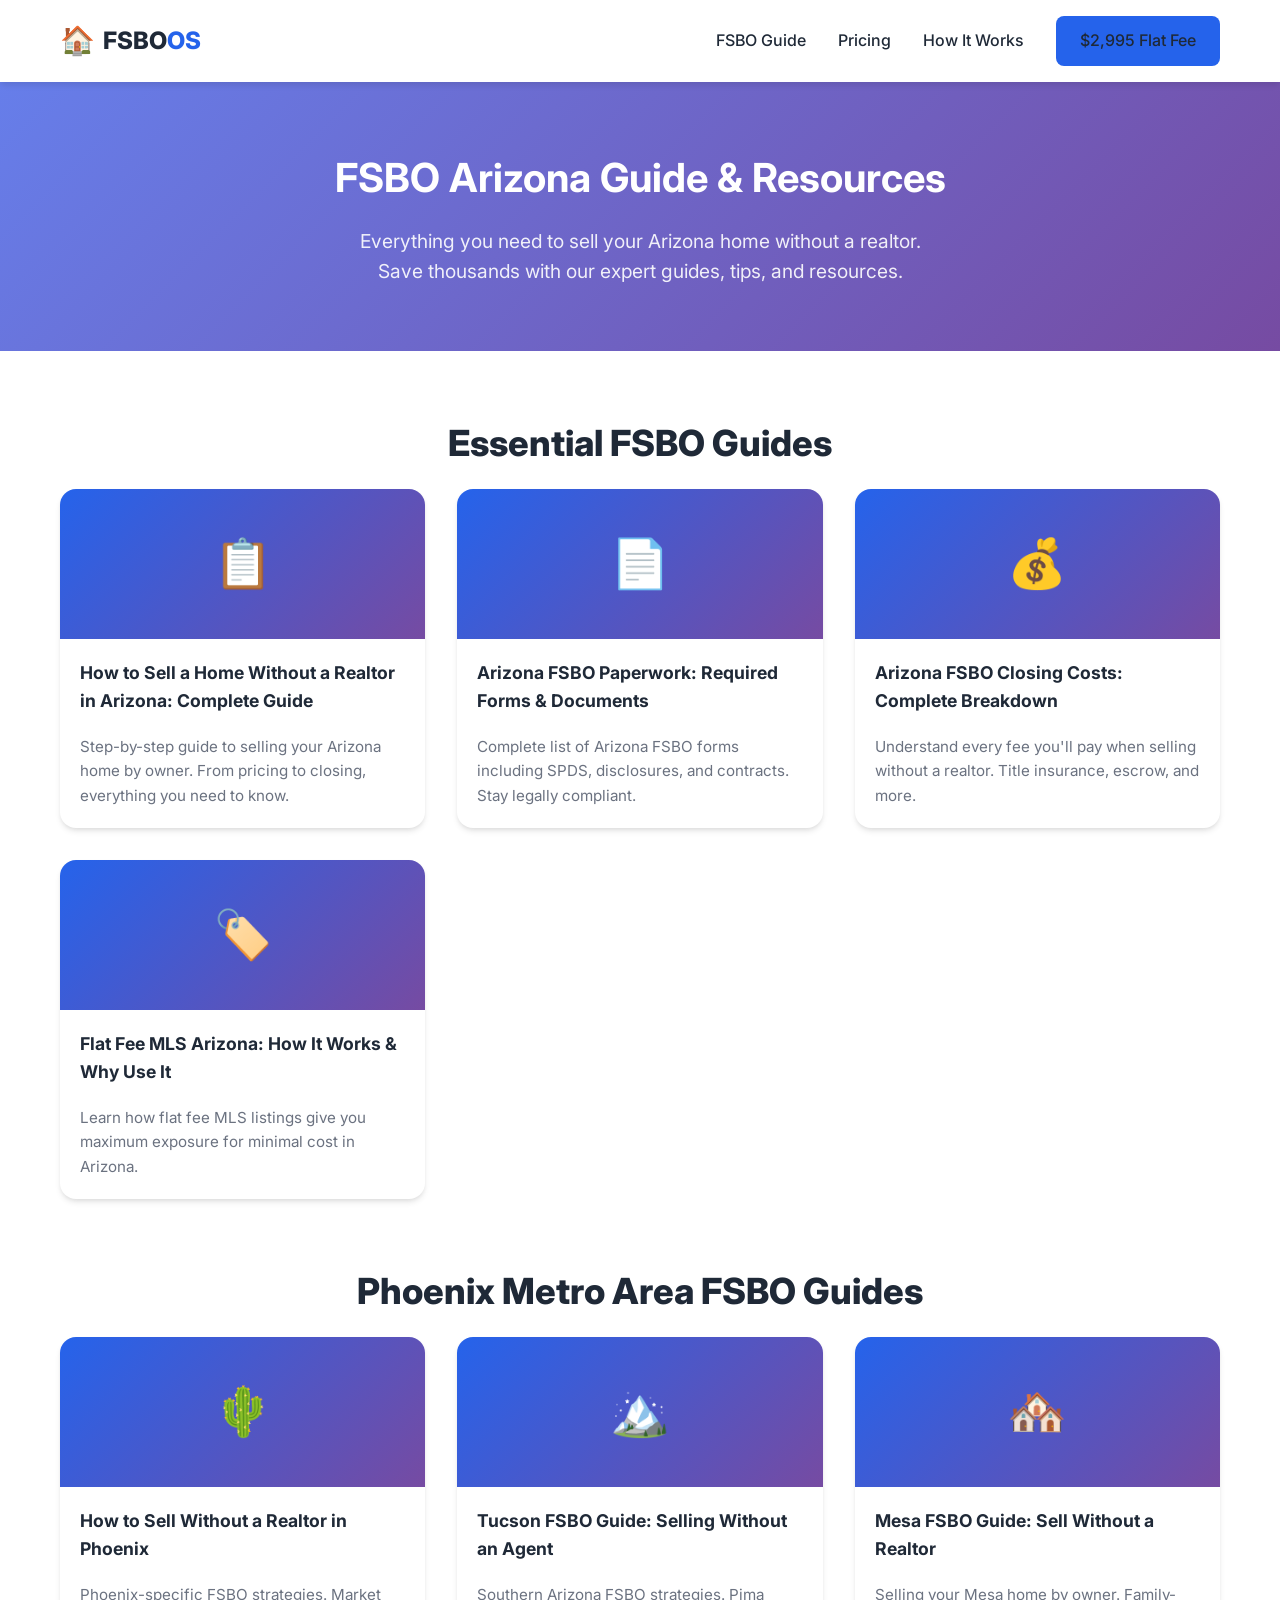
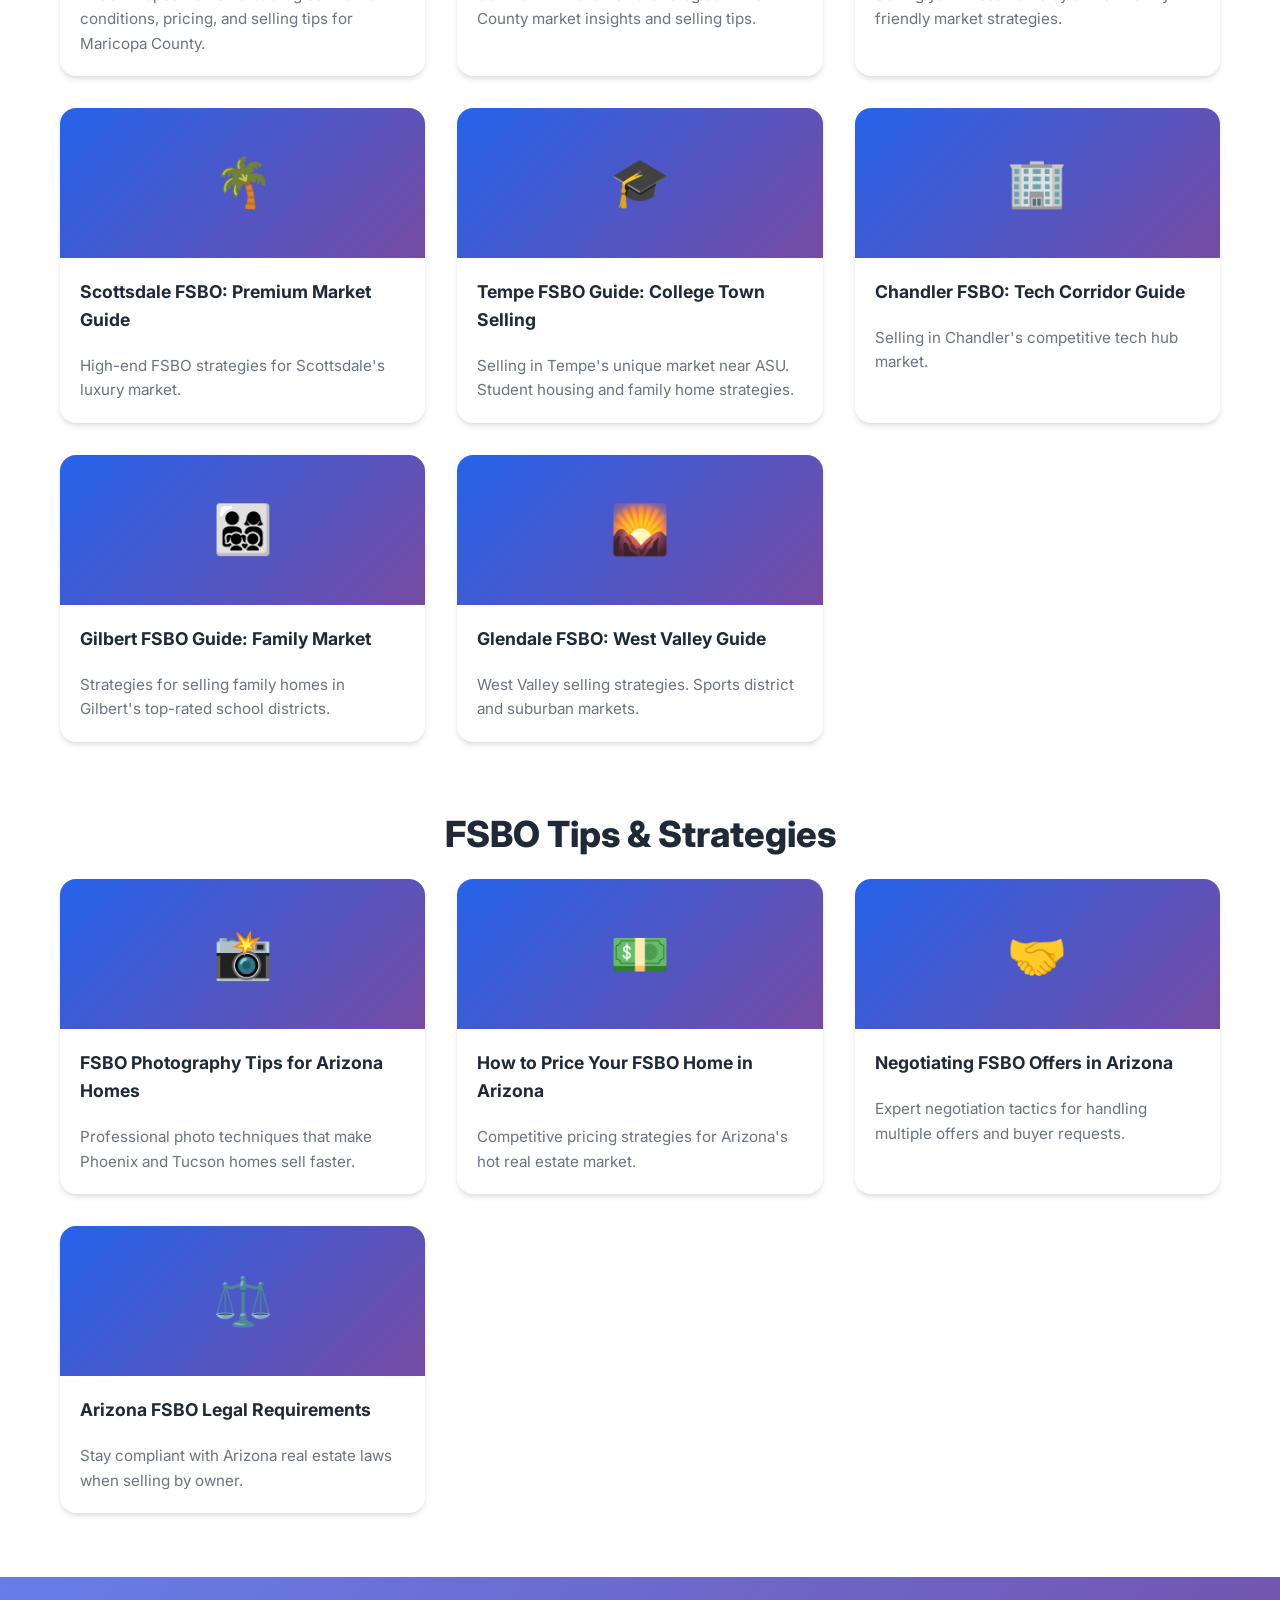
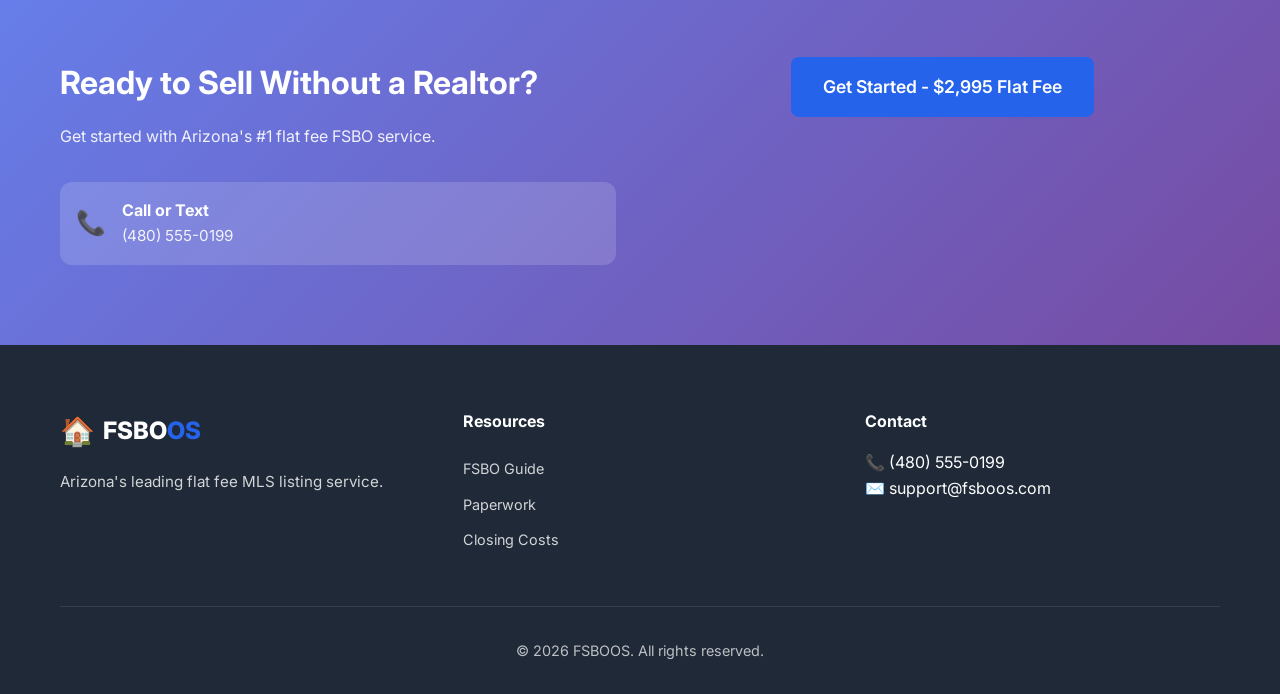
==== blog.html @ 3f216bf0 "Initial FSBOOS website - Arizona FSBO flat fee MLS service" ====
<!DOCTYPE html>
<html lang="en">
<head>
    <meta charset="UTF-8">
    <meta name="viewport" content="width=device-width, initial-scale=1.0">
    <title>FSBO Arizona Guide & Resources | How to Sell Without a Realtor</title>
    <meta name="description" content="Complete FSBO guide for Arizona homeowners. Learn how to sell your home without a realtor, save thousands in commissions, and navigate the selling process successfully.">
    <meta name="keywords" content="Arizona FSBO guide, sell home without realtor Arizona, FSBO resources, Arizona flat fee MLS, how to sell house by owner Arizona">
    
    <link rel="stylesheet" href="css/styles.css">
    <link href="https://fonts.googleapis.com/css2?family=Inter:wght@400;500;600;700;800&display=swap" rel="stylesheet">
</head>
<body>
    <nav class="navbar">
        <div class="container nav-container">
            <a href="/" class="logo">
                <span class="logo-icon">🏠</span>
                <span class="logo-text">FSBO<span class="highlight">OS</span></span>
            </a>
            <div class="nav-links">
                <a href="/blog.html">FSBO Guide</a>
                <a href="/#pricing">Pricing</a>
                <a href="/#how-it-works">How It Works</a>
                <a href="/#contact" class="btn btn-primary">$2,995 Flat Fee</a>
            </div>
            <button class="mobile-menu-toggle" aria-label="Open menu">☰</button>
        </div>
    </nav>

    <header class="blog-header">
        <div class="container">
            <h1>FSBO Arizona Guide & Resources</h1>
            <p>Everything you need to sell your Arizona home without a realtor. Save thousands with our expert guides, tips, and resources.</p>
        </div>
    </header>

    <section class="blog-list">
        <div class="container">
            <h2 class="section-title">Essential FSBO Guides</h2>
            <div class="blog-list-grid">
                <article class="blog-card">
                    <div class="blog-image">📋</div>
                    <h3><a href="/blog/how-to-sell-home-without-realtor-arizona.html">How to Sell a Home Without a Realtor in Arizona: Complete Guide</a></h3>
                    <p>Step-by-step guide to selling your Arizona home by owner. From pricing to closing, everything you need to know.</p>
                </article>
                
                <article class="blog-card">
                    <div class="blog-image">📄</div>
                    <h3><a href="/blog/arizona-fsbo-paperwork-requirements.html">Arizona FSBO Paperwork: Required Forms & Documents</a></h3>
                    <p>Complete list of Arizona FSBO forms including SPDS, disclosures, and contracts. Stay legally compliant.</p>
                </article>
                
                <article class="blog-card">
                    <div class="blog-image">💰</div>
                    <h3><a href="/blog/fsbo-closing-costs-arizona.html">Arizona FSBO Closing Costs: Complete Breakdown</a></h3>
                    <p>Understand every fee you'll pay when selling without a realtor. Title insurance, escrow, and more.</p>
                </article>
                
                <article class="blog-card">
                    <div class="blog-image">🏷️</div>
                    <h3><a href="/blog/flat-fee-mls-arizona.html">Flat Fee MLS Arizona: How It Works & Why Use It</a></h3>
                    <p>Learn how flat fee MLS listings give you maximum exposure for minimal cost in Arizona.</p>
                </article>
            </div>

            <h2 class="section-title" style="margin-top: 4rem;">Phoenix Metro Area FSBO Guides</h2>
            <div class="blog-list-grid">
                <article class="blog-card">
                    <div class="blog-image">🌵</div>
                    <h3><a href="/blog/sell-home-without-realtor-phoenix.html">How to Sell Without a Realtor in Phoenix</a></h3>
                    <p>Phoenix-specific FSBO strategies. Market conditions, pricing, and selling tips for Maricopa County.</p>
                </article>
                
                <article class="blog-card">
                    <div class="blog-image">🏔️</div>
                    <h3><a href="/blog/sell-home-without-realtor-tucson.html">Tucson FSBO Guide: Selling Without an Agent</a></h3>
                    <p>Southern Arizona FSBO strategies. Pima County market insights and selling tips.</p>
                </article>
                
                <article class="blog-card">
                    <div class="blog-image">🏘️</div>
                    <h3><a href="/blog/sell-home-without-realtor-mesa.html">Mesa FSBO Guide: Sell Without a Realtor</a></h3>
                    <p>Selling your Mesa home by owner. Family-friendly market strategies.</p>
                </article>
                
                <article class="blog-card">
                    <div class="blog-image">🌴</div>
                    <h3><a href="/blog/sell-home-without-realtor-scottsdale.html">Scottsdale FSBO: Premium Market Guide</a></h3>
                    <p>High-end FSBO strategies for Scottsdale's luxury market.</p>
                </article>
                
                <article class="blog-card">
                    <div class="blog-image">🎓</div>
                    <h3><a href="/blog/sell-home-without-realtor-tempe.html">Tempe FSBO Guide: College Town Selling</a></h3>
                    <p>Selling in Tempe's unique market near ASU. Student housing and family home strategies.</p>
                </article>
                
                <article class="blog-card">
                    <div class="blog-image">🏢</div>
                    <h3><a href="/blog/sell-home-without-realtor-chandler.html">Chandler FSBO: Tech Corridor Guide</a></h3>
                    <p>Selling in Chandler's competitive tech hub market.</p>
                </article>
                
                <article class="blog-card">
                    <div class="blog-image">👨‍👩‍👧‍👦</div>
                    <h3><a href="/blog/sell-home-without-realtor-gilbert.html">Gilbert FSBO Guide: Family Market</a></h3>
                    <p>Strategies for selling family homes in Gilbert's top-rated school districts.</p>
                </article>
                
                <article class="blog-card">
                    <div class="blog-image">🌄</div>
                    <h3><a href="/blog/sell-home-without-realtor-glendale.html">Glendale FSBO: West Valley Guide</a></h3>
                    <p>West Valley selling strategies. Sports district and suburban markets.</p>
                </article>
            </div>

            <h2 class="section-title" style="margin-top: 4rem;">FSBO Tips & Strategies</h2>
            <div class="blog-list-grid">
                <article class="blog-card">
                    <div class="blog-image">📸</div>
                    <h3><a href="/blog/fsbo-photography-tips-arizona.html">FSBO Photography Tips for Arizona Homes</a></h3>
                    <p>Professional photo techniques that make Phoenix and Tucson homes sell faster.</p>
                </article>
                
                <article class="blog-card">
                    <div class="blog-image">💵</div>
                    <h3><a href="/blog/price-fsbo-home-arizona.html">How to Price Your FSBO Home in Arizona</a></h3>
                    <p>Competitive pricing strategies for Arizona's hot real estate market.</p>
                </article>
                
                <article class="blog-card">
                    <div class="blog-image">🤝</div>
                    <h3><a href="/blog/negotiate-fsbo-offers-arizona.html">Negotiating FSBO Offers in Arizona</a></h3>
                    <p>Expert negotiation tactics for handling multiple offers and buyer requests.</p>
                </article>
                
                <article class="blog-card">
                    <div class="blog-image">⚖️</div>
                    <h3><a href="/blog/fsbo-legal-requirements-arizona.html">Arizona FSBO Legal Requirements</a></h3>
                    <p>Stay compliant with Arizona real estate laws when selling by owner.</p>
                </article>
            </div>
        </div>
    </section>

    <section class="contact" style="margin-top: 0;">
        <div class="container">
            <div class="contact-grid">
                <div class="contact-info">
                    <h2>Ready to Sell Without a Realtor?</h2>
                    <p>Get started with Arizona's #1 flat fee FSBO service.</p>
                    <a href="tel:+14805550199" class="contact-method">
                        <span class="icon">📞</span>
                        <div>
                            <strong>Call or Text</strong>
                            <span>(480) 555-0199</span>
                        </div>
                    </a>
                </div>
                <div style="text-align: center;">
                    <a href="/#contact" class="btn btn-primary btn-large">Get Started - $2,995 Flat Fee</a>
                </div>
            </div>
        </div>
    </section>

    <footer class="footer">
        <div class="container">
            <div class="footer-grid">
                <div class="footer-brand">
                    <a href="/" class="logo">
                        <span class="logo-icon">🏠</span>
                        <span class="logo-text">FSBO<span class="highlight">OS</span></span>
                    </a>
                    <p>Arizona's leading flat fee MLS listing service.</p>
                </div>
                <div class="footer-links">
                    <h4>Resources</h4>
                    <a href="/blog/how-to-sell-home-without-realtor-arizona.html">FSBO Guide</a>
                    <a href="/blog/arizona-fsbo-paperwork-requirements.html">Paperwork</a>
                    <a href="/blog/fsbo-closing-costs-arizona.html">Closing Costs</a>
                </div>
                <div class="footer-links">
                    <h4>Contact</h4>
                    <p>📞 (480) 555-0199</p>
                    <p>✉️ support@fsboos.com</p>
                </div>
            </div>
            <div class="footer-bottom">
                <p>&copy; 2026 FSBOOS. All rights reserved.</p>
            </div>
        </div>
    </footer>

    <script src="js/main.js"></script>
</body>
</html>
---- css/styles.css ----
:root {
    --primary: #2563eb;
    --primary-dark: #1d4ed8;
    --secondary: #10b981;
    --accent: #f59e0b;
    --dark: #1f2937;
    --gray: #6b7280;
    --light-gray: #f3f4f6;
    --white: #ffffff;
    --shadow: 0 4px 6px -1px rgba(0,0,0,0.1), 0 2px 4px -1px rgba(0,0,0,0.06);
    --shadow-lg: 0 10px 15px -3px rgba(0,0,0,0.1), 0 4px 6px -2px rgba(0,0,0,0.05);
}

* {
    margin: 0;
    padding: 0;
    box-sizing: border-box;
}

body {
    font-family: 'Inter', -apple-system, BlinkMacSystemFont, sans-serif;
    line-height: 1.6;
    color: var(--dark);
    background: var(--white);
}

.container {
    max-width: 1200px;
    margin: 0 auto;
    padding: 0 20px;
}

/* Navigation */
.navbar {
    background: var(--white);
    box-shadow: var(--shadow);
    position: sticky;
    top: 0;
    z-index: 100;
}

.nav-container {
    display: flex;
    justify-content: space-between;
    align-items: center;
    padding: 1rem 20px;
}

.logo {
    display: flex;
    align-items: center;
    gap: 0.5rem;
    text-decoration: none;
    font-size: 1.5rem;
    font-weight: 800;
    color: var(--dark);
}

.logo-icon {
    font-size: 1.75rem;
}

.logo .highlight {
    color: var(--primary);
}

.nav-links {
    display: flex;
    align-items: center;
    gap: 2rem;
}

.nav-links a {
    text-decoration: none;
    color: var(--dark);
    font-weight: 500;
    transition: color 0.2s;
}

.nav-links a:hover {
    color: var(--primary);
}

.mobile-menu-toggle {
    display: none;
    background: none;
    border: none;
    font-size: 1.5rem;
    cursor: pointer;
}

/* Buttons */
.btn {
    display: inline-flex;
    align-items: center;
    justify-content: center;
    padding: 0.75rem 1.5rem;
    border-radius: 8px;
    font-weight: 600;
    text-decoration: none;
    transition: all 0.2s;
    cursor: pointer;
    border: none;
    font-size: 1rem;
}

.btn-primary {
    background: var(--primary);
    color: var(--white);
}

.btn-primary:hover {
    background: var(--primary-dark);
    transform: translateY(-1px);
}

.btn-secondary {
    background: var(--white);
    color: var(--dark);
    border: 2px solid var(--light-gray);
}

.btn-secondary:hover {
    border-color: var(--primary);
    color: var(--primary);
}

.btn-large {
    padding: 1rem 2rem;
    font-size: 1.1rem;
}

.btn-full {
    width: 100%;
}

/* Hero Section */
.hero {
    background: linear-gradient(135deg, #667eea 0%, #764ba2 100%);
    color: var(--white);
    padding: 4rem 0 6rem;
    text-align: center;
}

.hero-badge {
    display: inline-block;
    background: rgba(255,255,255,0.2);
    padding: 0.5rem 1rem;
    border-radius: 50px;
    font-size: 0.9rem;
    margin-bottom: 1.5rem;
}

.hero h1 {
    font-size: 3rem;
    font-weight: 800;
    margin-bottom: 1rem;
    line-height: 1.2;
}

.hero h1 .highlight {
    color: #fbbf24;
}

.hero-subtitle {
    font-size: 1.25rem;
    max-width: 700px;
    margin: 0 auto 2rem;
    opacity: 0.95;
}

/* Savings Calculator */
.savings-calculator {
    background: rgba(255,255,255,0.15);
    backdrop-filter: blur(10px);
    border-radius: 16px;
    padding: 2rem;
    max-width: 600px;
    margin: 2rem auto;
}

.savings-calculator h3 {
    margin-bottom: 1.5rem;
    font-size: 1.25rem;
}

.calculator-row {
    display: flex;
    align-items: center;
    gap: 1rem;
    margin-bottom: 1.5rem;
}

.calculator-row input[type="range"] {
    flex: 1;
    height: 8px;
    border-radius: 4px;
    background: rgba(255,255,255,0.3);
    outline: none;
}

.value-display {
    font-weight: 700;
    font-size: 1.25rem;
    min-width: 120px;
}

.savings-result {
    background: rgba(0,0,0,0.2);
    border-radius: 12px;
    padding: 1.5rem;
}

.savings-item {
    display: flex;
    justify-content: space-between;
    margin-bottom: 0.75rem;
}

.savings-item.highlight {
    color: #86efac;
}

.savings-total {
    display: flex;
    justify-content: space-between;
    padding-top: 1rem;
    border-top: 2px solid rgba(255,255,255,0.2);
    font-size: 1.25rem;
    font-weight: 700;
}

.savings-total .amount {
    color: #fbbf24;
}

.hero-ctas {
    display: flex;
    gap: 1rem;
    justify-content: center;
    flex-wrap: wrap;
    margin-bottom: 2rem;
}

.trust-badges {
    display: flex;
    gap: 1.5rem;
    justify-content: center;
    flex-wrap: wrap;
}

.badge {
    background: rgba(255,255,255,0.2);
    padding: 0.5rem 1rem;
    border-radius: 8px;
    font-size: 0.9rem;
}

/* Section Styles */
.section-title {
    font-size: 2.25rem;
    font-weight: 800;
    text-align: center;
    margin-bottom: 1rem;
    color: var(--dark);
}

.section-subtitle {
    text-align: center;
    color: var(--gray);
    font-size: 1.1rem;
    margin-bottom: 3rem;
    max-width: 600px;
    margin-left: auto;
    margin-right: auto;
}

/* How It Works */
.how-it-works {
    padding: 5rem 0;
    background: var(--light-gray);
}

.steps-grid {
    display: grid;
    grid-template-columns: repeat(auto-fit, minmax(260px, 1fr));
    gap: 2rem;
}

.step-card {
    background: var(--white);
    border-radius: 16px;
    padding: 2rem;
    box-shadow: var(--shadow);
    position: relative;
}

.step-number {
    width: 50px;
    height: 50px;
    background: var(--primary);
    color: var(--white);
    border-radius: 50%;
    display: flex;
    align-items: center;
    justify-content: center;
    font-weight: 700;
    font-size: 1.25rem;
    margin-bottom: 1rem;
}

.step-card h3 {
    font-size: 1.25rem;
    margin-bottom: 0.75rem;
    color: var(--dark);
}

.step-card p {
    color: var(--gray);
    margin-bottom: 1rem;
}

.step-features {
    list-style: none;
}

.step-features li {
    padding: 0.4rem 0;
    font-size: 0.95rem;
    color: var(--dark);
}

/* Pricing Section */
.pricing {
    padding: 5rem 0;
    background: var(--white);
}

.pricing-card {
    max-width: 500px;
    margin: 0 auto;
    background: var(--white);
    border-radius: 20px;
    padding: 2.5rem;
    box-shadow: var(--shadow-lg);
    border: 2px solid var(--light-gray);
    position: relative;
}

.pricing-card.featured {
    border-color: var(--primary);
    transform: scale(1.02);
}

.pricing-badge {
    position: absolute;
    top: -12px;
    left: 50%;
    transform: translateX(-50%);
    background: var(--primary);
    color: var(--white);
    padding: 0.5rem 1.5rem;
    border-radius: 50px;
    font-weight: 600;
    font-size: 0.9rem;
}

.pricing-card h3 {
    text-align: center;
    font-size: 1.5rem;
    margin-bottom: 0.5rem;
}

.pricing-amount {
    text-align: center;
    margin: 1.5rem 0;
}

.pricing-amount .currency {
    font-size: 2rem;
    font-weight: 600;
    vertical-align: top;
}

.pricing-amount .price {
    font-size: 4rem;
    font-weight: 800;
    color: var(--primary);
}

.pricing-amount .period {
    display: block;
    color: var(--gray);
    font-size: 1rem;
}

.pricing-note {
    text-align: center;
    color: var(--gray);
    font-size: 0.95rem;
    margin-bottom: 1.5rem;
}

.pricing-features {
    list-style: none;
    margin-bottom: 2rem;
}

.pricing-features li {
    padding: 0.75rem 0;
    border-bottom: 1px solid var(--light-gray);
    font-size: 0.95rem;
}

.pricing-features li strong {
    color: var(--dark);
}

.pricing-compare {
    background: var(--light-gray);
    border-radius: 12px;
    padding: 1rem;
    margin-bottom: 1.5rem;
}

.compare-item {
    display: flex;
    justify-content: space-between;
    padding: 0.5rem 0;
}

.compare-item .strikethrough {
    text-decoration: line-through;
    color: var(--gray);
}

.compare-item.savings {
    font-weight: 700;
    border-top: 2px solid var(--white);
    margin-top: 0.5rem;
    padding-top: 0.5rem;
}

.compare-item.savings .highlight {
    color: var(--secondary);
}

.pricing-terms {
    text-align: center;
    margin-top: 2rem;
    color: var(--gray);
}

/* Why FSBO */
.why-fsbo {
    padding: 5rem 0;
    background: var(--light-gray);
}

.two-column {
    display: grid;
    grid-template-columns: repeat(auto-fit, minmax(300px, 1fr));
    gap: 3rem;
    max-width: 1000px;
    margin: 0 auto;
}

.column h3 {
    font-size: 1.25rem;
    margin: 1.5rem 0 0.75rem;
    color: var(--dark);
}

.column h3:first-child {
    margin-top: 0;
}

.column p {
    color: var(--gray);
    margin-bottom: 1rem;
}

/* Testimonials */
.testimonials {
    padding: 5rem 0;
    background: var(--white);
}

.testimonials-grid {
    display: grid;
    grid-template-columns: repeat(auto-fit, minmax(300px, 1fr));
    gap: 2rem;
}

.testimonial-card {
    background: var(--light-gray);
    border-radius: 16px;
    padding: 2rem;
}

.testimonial-card .stars {
    color: var(--accent);
    font-size: 1.25rem;
    margin-bottom: 1rem;
}

.testimonial-card p {
    font-style: italic;
    margin-bottom: 1.5rem;
    color: var(--dark);
}

.testimonial-author strong {
    display: block;
    color: var(--dark);
}

.testimonial-author span {
    color: var(--gray);
    font-size: 0.9rem;
}

/* Cities */
.cities {
    padding: 5rem 0;
    background: var(--light-gray);
}

.cities-grid {
    display: flex;
    flex-wrap: wrap;
    gap: 1rem;
    justify-content: center;
    max-width: 900px;
    margin: 0 auto;
}

.city-link {
    background: var(--white);
    padding: 0.75rem 1.5rem;
    border-radius: 50px;
    text-decoration: none;
    color: var(--dark);
    font-weight: 500;
    box-shadow: var(--shadow);
    transition: all 0.2s;
}

.city-link:hover {
    background: var(--primary);
    color: var(--white);
    transform: translateY(-2px);
}

/* FAQ */
.faq {
    padding: 5rem 0;
    background: var(--white);
}

.faq-grid {
    display: grid;
    grid-template-columns: repeat(auto-fit, minmax(350px, 1fr));
    gap: 2rem;
    max-width: 1000px;
    margin: 0 auto;
}

.faq-item {
    background: var(--light-gray);
    border-radius: 12px;
    padding: 1.5rem;
}

.faq-item h3 {
    font-size: 1.1rem;
    margin-bottom: 0.75rem;
    color: var(--dark);
}

.faq-item p {
    color: var(--gray);
    font-size: 0.95rem;
}

/* Blog Preview */
.blog-preview {
    padding: 5rem 0;
    background: var(--light-gray);
}

.blog-grid {
    display: grid;
    grid-template-columns: repeat(auto-fit, minmax(300px, 1fr));
    gap: 2rem;
    margin-bottom: 2rem;
}

.blog-card {
    background: var(--white);
    border-radius: 16px;
    overflow: hidden;
    box-shadow: var(--shadow);
    transition: transform 0.2s;
}

.blog-card:hover {
    transform: translateY(-4px);
}

.blog-image {
    height: 150px;
    background: linear-gradient(135deg, var(--primary), #764ba2);
    display: flex;
    align-items: center;
    justify-content: center;
    font-size: 3rem;
}

.blog-card h3 {
    padding: 1.25rem;
    font-size: 1.1rem;
}

.blog-card h3 a {
    color: var(--dark);
    text-decoration: none;
}

.blog-card h3 a:hover {
    color: var(--primary);
}

.blog-card p {
    padding: 0 1.25rem 1.25rem;
    color: var(--gray);
    font-size: 0.95rem;
}

.blog-cta {
    text-align: center;
}

/* Contact Section */
.contact {
    padding: 5rem 0;
    background: linear-gradient(135deg, #667eea 0%, #764ba2 100%);
    color: var(--white);
}

.contact-grid {
    display: grid;
    grid-template-columns: repeat(auto-fit, minmax(300px, 1fr));
    gap: 3rem;
    align-items: start;
}

.contact-info h2 {
    font-size: 2rem;
    margin-bottom: 1rem;
}

.contact-info > p {
    opacity: 0.9;
    margin-bottom: 2rem;
}

.contact-methods {
    display: flex;
    flex-direction: column;
    gap: 1rem;
    margin-bottom: 2rem;
}

.contact-method {
    display: flex;
    align-items: center;
    gap: 1rem;
    background: rgba(255,255,255,0.15);
    padding: 1rem;
    border-radius: 12px;
    text-decoration: none;
    color: var(--white);
    transition: background 0.2s;
}

.contact-method:hover {
    background: rgba(255,255,255,0.25);
}

.contact-method .icon {
    font-size: 1.5rem;
}

.contact-method strong {
    display: block;
}

.contact-method span {
    opacity: 0.9;
    font-size: 0.95rem;
}

.guarantee {
    background: rgba(255,255,255,0.15);
    border-radius: 12px;
    padding: 1.5rem;
}

.guarantee h4 {
    margin-bottom: 0.5rem;
}

.guarantee p {
    opacity: 0.9;
    font-size: 0.95rem;
}

.contact-form {
    background: var(--white);
    border-radius: 20px;
    padding: 2rem;
    color: var(--dark);
}

.contact-form h3 {
    margin-bottom: 1.5rem;
    font-size: 1.25rem;
}

.form-group {
    margin-bottom: 1.25rem;
}

.form-group label {
    display: block;
    margin-bottom: 0.5rem;
    font-weight: 500;
    font-size: 0.9rem;
}

.form-group input,
.form-group select {
    width: 100%;
    padding: 0.75rem;
    border: 2px solid var(--light-gray);
    border-radius: 8px;
    font-size: 1rem;
    transition: border-color 0.2s;
}

.form-group input:focus,
.form-group select:focus {
    outline: none;
    border-color: var(--primary);
}

.form-note {
    text-align: center;
    color: var(--gray);
    font-size: 0.85rem;
    margin-top: 1rem;
}

/* Footer */
.footer {
    background: var(--dark);
    color: var(--white);
    padding: 4rem 0 2rem;
}

.footer-grid {
    display: grid;
    grid-template-columns: repeat(auto-fit, minmax(200px, 1fr));
    gap: 3rem;
    margin-bottom: 3rem;
}

.footer-brand .logo {
    color: var(--white);
    margin-bottom: 1rem;
}

.footer-brand p {
    opacity: 0.8;
    font-size: 0.95rem;
    margin-bottom: 1.5rem;
}

.social-links {
    display: flex;
    gap: 1rem;
}

.social-links a {
    font-size: 1.5rem;
    text-decoration: none;
    opacity: 0.8;
    transition: opacity 0.2s;
}

.social-links a:hover {
    opacity: 1;
}

.footer-links h4 {
    margin-bottom: 1rem;
    font-size: 1rem;
}

.footer-links a {
    display: block;
    color: rgba(255,255,255,0.8);
    text-decoration: none;
    padding: 0.4rem 0;
    font-size: 0.9rem;
    transition: color 0.2s;
}

.footer-links a:hover {
    color: var(--white);
}

.footer-bottom {
    border-top: 1px solid rgba(255,255,255,0.1);
    padding-top: 2rem;
    text-align: center;
}

.footer-bottom p {
    opacity: 0.7;
    font-size: 0.9rem;
}

.footer-bottom a {
    color: rgba(255,255,255,0.8);
}

.disclaimer {
    margin-top: 1rem;
    font-size: 0.8rem;
}

/* Mobile Responsive */
@media (max-width: 768px) {
    .nav-links {
        display: none;
    }
    
    .mobile-menu-toggle {
        display: block;
    }
    
    .hero h1 {
        font-size: 2rem;
    }
    
    .hero-subtitle {
        font-size: 1rem;
    }
    
    .section-title {
        font-size: 1.75rem;
    }
    
    .savings-calculator {
        margin: 1.5rem 0;
    }
    
    .calculator-row {
        flex-direction: column;
        gap: 0.5rem;
    }
    
    .pricing-card.featured {
        transform: none;
    }
    
    .faq-grid {
        grid-template-columns: 1fr;
    }
}

/* Blog Page Styles */
.blog-header {
    background: linear-gradient(135deg, #667eea 0%, #764ba2 100%);
    color: var(--white);
    padding: 4rem 0;
    text-align: center;
}

.blog-header h1 {
    font-size: 2.5rem;
    margin-bottom: 1rem;
}

.blog-header p {
    font-size: 1.2rem;
    opacity: 0.9;
    max-width: 600px;
    margin: 0 auto;
}

.blog-list {
    padding: 4rem 0;
}

.blog-list-grid {
    display: grid;
    grid-template-columns: repeat(auto-fill, minmax(320px, 1fr));
    gap: 2rem;
}

/* Article Styles */
.article-container {
    max-width: 800px;
    margin: 0 auto;
    padding: 3rem 20px;
}

.article-header {
    margin-bottom: 2rem;
}

.article-header h1 {
    font-size: 2.5rem;
    line-height: 1.3;
    margin-bottom: 1rem;
}

.article-meta {
    color: var(--gray);
    font-size: 0.95rem;
}

.article-content h2 {
    font-size: 1.75rem;
    margin: 2.5rem 0 1rem;
    color: var(--dark);
}

.article-content h3 {
    font-size: 1.35rem;
    margin: 2rem 0 0.75rem;
    color: var(--dark);
}

.article-content p {
    margin-bottom: 1.25rem;
    font-size: 1.1rem;
    line-height: 1.7;
}

.article-content ul,
.article-content ol {
    margin-bottom: 1.5rem;
    padding-left: 1.5rem;
}

.article-content li {
    margin-bottom: 0.5rem;
    font-size: 1.05rem;
}

.article-content a {
    color: var(--primary);
    text-decoration: none;
}

.article-content a:hover {
    text-decoration: underline;
}

.highlight-box {
    background: var(--light-gray);
    border-left: 4px solid var(--primary);
    padding: 1.5rem;
    margin: 2rem 0;
    border-radius: 0 8px 8px 0;
}

.tip-box {
    background: #ecfdf5;
    border-left: 4px solid var(--secondary);
    padding: 1.5rem;
    margin: 2rem 0;
    border-radius: 0 8px 8px 0;
}

.warning-box {
    background: #fffbeb;
    border-left: 4px solid var(--accent);
    padding: 1.5rem;
    margin: 2rem 0;
    border-radius: 0 8px 8px 0;
}

.article-cta {
    background: linear-gradient(135deg, #667eea 0%, #764ba2 100%);
    color: var(--white);
    padding: 2.5rem;
    border-radius: 16px;
    text-align: center;
    margin: 3rem 0;
}

.article-cta h3 {
    font-size: 1.5rem;
    margin-bottom: 1rem;
}

.article-cta p {
    margin-bottom: 1.5rem;
    opacity: 0.9;
}

.related-articles {
    background: var(--light-gray);
    padding: 2rem;
    border-radius: 12px;
    margin-top: 3rem;
}

.related-articles h3 {
    margin-bottom: 1rem;
}

.related-articles ul {
    list-style: none;
    padding: 0;
}

.related-articles li {
    padding: 0.5rem 0;
}

.breadcrumb {
    padding: 1rem 0;
    font-size: 0.9rem;
}

.breadcrumb a {
    color: var(--primary);
    text-decoration: none;
}

.breadcrumb span {
    color: var(--gray);
    margin: 0 0.5rem;
}
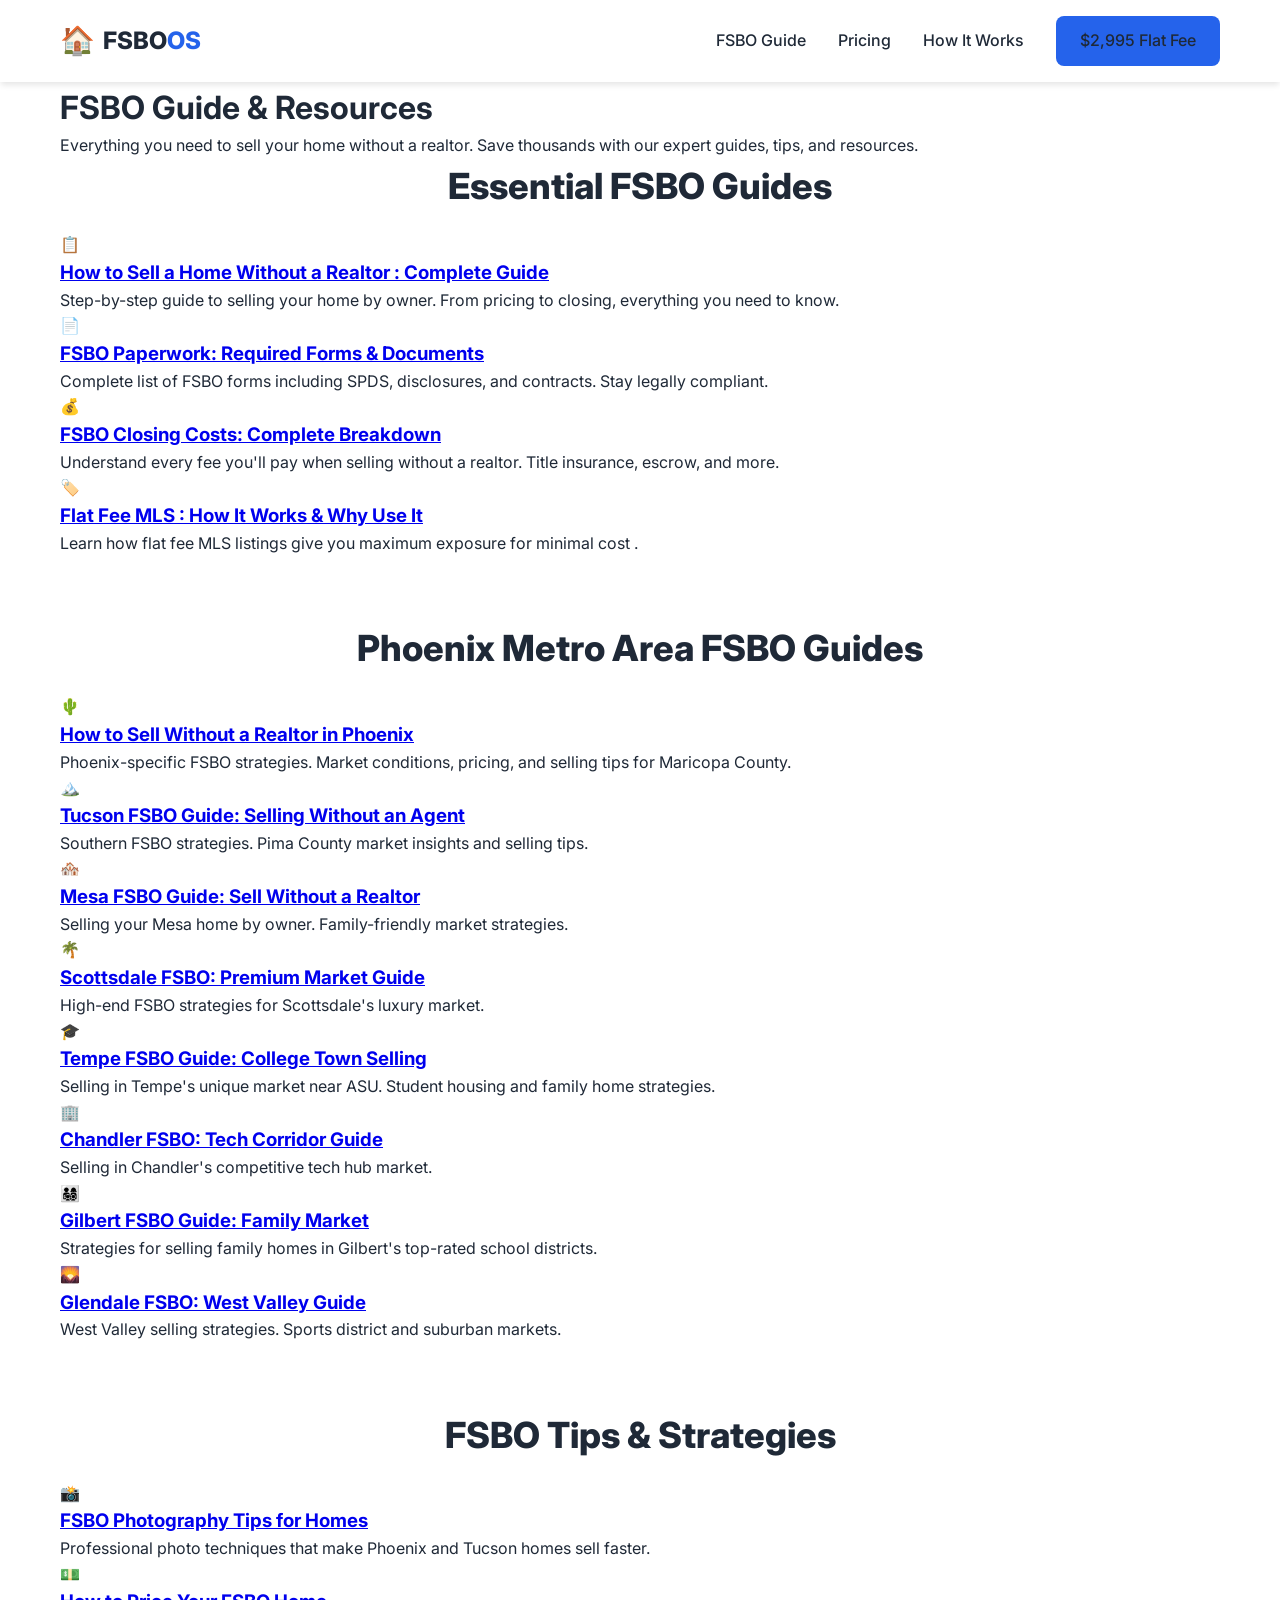
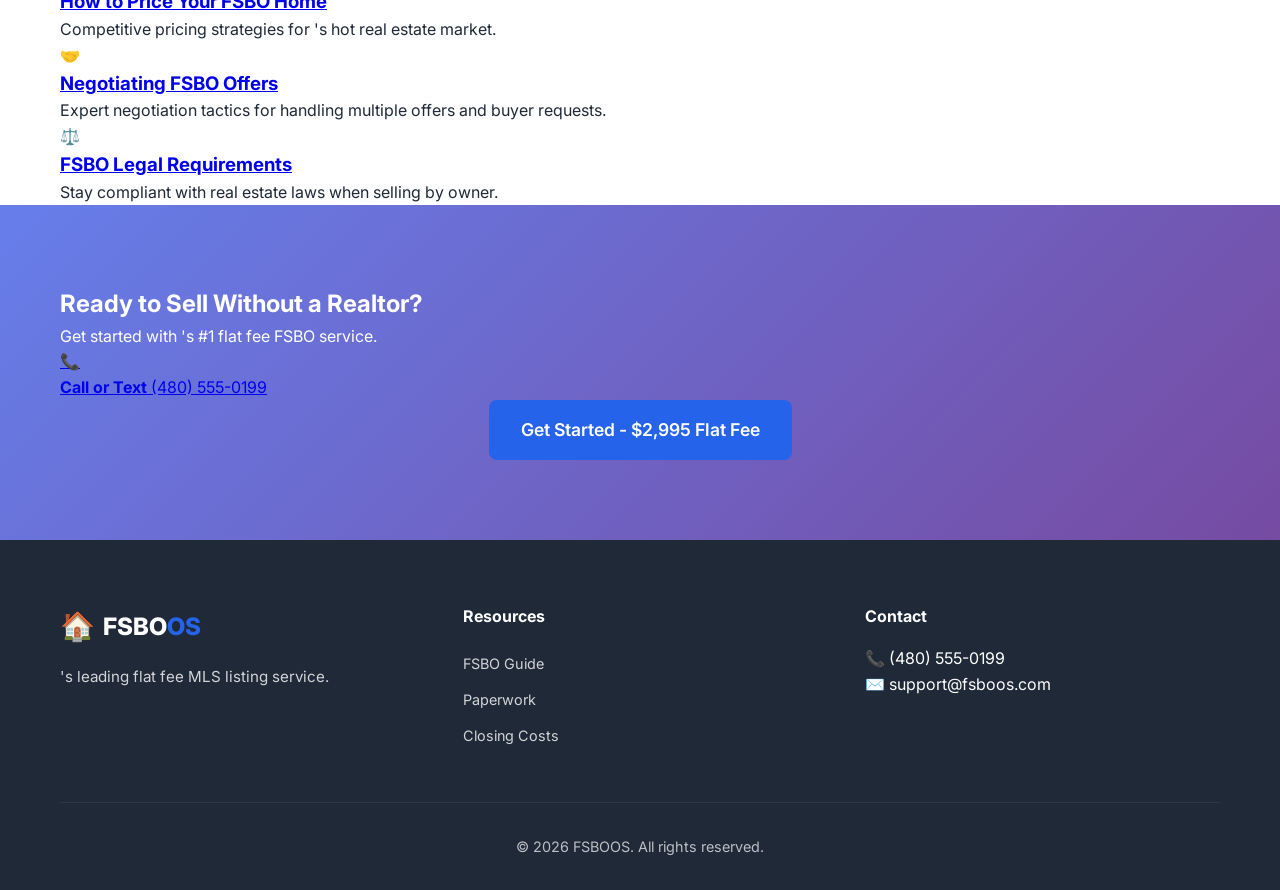
==== commit 34bd89d8: "Remove Arizona-specific references - make platform location-neutral" ====
--- a/blog.html
+++ b/blog.html
@@ -3,9 +3,9 @@
 <head>
     <meta charset="UTF-8">
     <meta name="viewport" content="width=device-width, initial-scale=1.0">
-    <title>FSBO Arizona Guide & Resources | How to Sell Without a Realtor</title>
-    <meta name="description" content="Complete FSBO guide for Arizona homeowners. Learn how to sell your home without a realtor, save thousands in commissions, and navigate the selling process successfully.">
-    <meta name="keywords" content="Arizona FSBO guide, sell home without realtor Arizona, FSBO resources, Arizona flat fee MLS, how to sell house by owner Arizona">
+    <title>FSBO Guide & Resources | How to Sell Without a Realtor</title>
+    <meta name="description" content="Complete FSBO guide for homeowners. Learn how to sell your home without a realtor, save thousands in commissions, and navigate the selling process successfully.">
+    <meta name="keywords" content="FSBO guide, sell home without realtor , FSBO resources, flat fee MLS, how to sell house by owner ">
     
     <link rel="stylesheet" href="css/styles.css">
     <link href="https://fonts.googleapis.com/css2?family=Inter:wght@400;500;600;700;800&display=swap" rel="stylesheet">
@@ -29,8 +29,8 @@
 
     <header class="blog-header">
         <div class="container">
-            <h1>FSBO Arizona Guide & Resources</h1>
-            <p>Everything you need to sell your Arizona home without a realtor. Save thousands with our expert guides, tips, and resources.</p>
+            <h1>FSBO Guide & Resources</h1>
+            <p>Everything you need to sell your home without a realtor. Save thousands with our expert guides, tips, and resources.</p>
         </div>
     </header>
 
@@ -40,26 +40,26 @@
             <div class="blog-list-grid">
                 <article class="blog-card">
                     <div class="blog-image">📋</div>
-                    <h3><a href="/blog/how-to-sell-home-without-realtor-arizona.html">How to Sell a Home Without a Realtor in Arizona: Complete Guide</a></h3>
-                    <p>Step-by-step guide to selling your Arizona home by owner. From pricing to closing, everything you need to know.</p>
+                    <h3><a href="/blog/how-to-sell-home-without-realtor-arizona.html">How to Sell a Home Without a Realtor : Complete Guide</a></h3>
+                    <p>Step-by-step guide to selling your home by owner. From pricing to closing, everything you need to know.</p>
                 </article>
                 
                 <article class="blog-card">
                     <div class="blog-image">📄</div>
-                    <h3><a href="/blog/arizona-fsbo-paperwork-requirements.html">Arizona FSBO Paperwork: Required Forms & Documents</a></h3>
-                    <p>Complete list of Arizona FSBO forms including SPDS, disclosures, and contracts. Stay legally compliant.</p>
+                    <h3><a href="/blog/arizona-fsbo-paperwork-requirements.html">FSBO Paperwork: Required Forms & Documents</a></h3>
+                    <p>Complete list of FSBO forms including SPDS, disclosures, and contracts. Stay legally compliant.</p>
                 </article>
                 
                 <article class="blog-card">
                     <div class="blog-image">💰</div>
-                    <h3><a href="/blog/fsbo-closing-costs-arizona.html">Arizona FSBO Closing Costs: Complete Breakdown</a></h3>
+                    <h3><a href="/blog/fsbo-closing-costs-arizona.html">FSBO Closing Costs: Complete Breakdown</a></h3>
                     <p>Understand every fee you'll pay when selling without a realtor. Title insurance, escrow, and more.</p>
                 </article>
                 
                 <article class="blog-card">
                     <div class="blog-image">🏷️</div>
-                    <h3><a href="/blog/flat-fee-mls-arizona.html">Flat Fee MLS Arizona: How It Works & Why Use It</a></h3>
-                    <p>Learn how flat fee MLS listings give you maximum exposure for minimal cost in Arizona.</p>
+                    <h3><a href="/blog/flat-fee-mls-arizona.html">Flat Fee MLS : How It Works & Why Use It</a></h3>
+                    <p>Learn how flat fee MLS listings give you maximum exposure for minimal cost .</p>
                 </article>
             </div>
 
@@ -74,7 +74,7 @@
                 <article class="blog-card">
                     <div class="blog-image">🏔️</div>
                     <h3><a href="/blog/sell-home-without-realtor-tucson.html">Tucson FSBO Guide: Selling Without an Agent</a></h3>
-                    <p>Southern Arizona FSBO strategies. Pima County market insights and selling tips.</p>
+                    <p>Southern FSBO strategies. Pima County market insights and selling tips.</p>
                 </article>
                 
                 <article class="blog-card">
@@ -118,26 +118,26 @@
             <div class="blog-list-grid">
                 <article class="blog-card">
                     <div class="blog-image">📸</div>
-                    <h3><a href="/blog/fsbo-photography-tips-arizona.html">FSBO Photography Tips for Arizona Homes</a></h3>
+                    <h3><a href="/blog/fsbo-photography-tips-arizona.html">FSBO Photography Tips for Homes</a></h3>
                     <p>Professional photo techniques that make Phoenix and Tucson homes sell faster.</p>
                 </article>
                 
                 <article class="blog-card">
                     <div class="blog-image">💵</div>
-                    <h3><a href="/blog/price-fsbo-home-arizona.html">How to Price Your FSBO Home in Arizona</a></h3>
-                    <p>Competitive pricing strategies for Arizona's hot real estate market.</p>
+                    <h3><a href="/blog/price-fsbo-home-arizona.html">How to Price Your FSBO Home </a></h3>
+                    <p>Competitive pricing strategies for 's hot real estate market.</p>
                 </article>
                 
                 <article class="blog-card">
                     <div class="blog-image">🤝</div>
-                    <h3><a href="/blog/negotiate-fsbo-offers-arizona.html">Negotiating FSBO Offers in Arizona</a></h3>
+                    <h3><a href="/blog/negotiate-fsbo-offers-arizona.html">Negotiating FSBO Offers </a></h3>
                     <p>Expert negotiation tactics for handling multiple offers and buyer requests.</p>
                 </article>
                 
                 <article class="blog-card">
                     <div class="blog-image">⚖️</div>
-                    <h3><a href="/blog/fsbo-legal-requirements-arizona.html">Arizona FSBO Legal Requirements</a></h3>
-                    <p>Stay compliant with Arizona real estate laws when selling by owner.</p>
+                    <h3><a href="/blog/fsbo-legal-requirements-arizona.html">FSBO Legal Requirements</a></h3>
+                    <p>Stay compliant with real estate laws when selling by owner.</p>
                 </article>
             </div>
         </div>
@@ -148,7 +148,7 @@
             <div class="contact-grid">
                 <div class="contact-info">
                     <h2>Ready to Sell Without a Realtor?</h2>
-                    <p>Get started with Arizona's #1 flat fee FSBO service.</p>
+                    <p>Get started with 's #1 flat fee FSBO service.</p>
                     <a href="tel:+14805550199" class="contact-method">
                         <span class="icon">📞</span>
                         <div>
@@ -172,7 +172,7 @@
                         <span class="logo-icon">🏠</span>
                         <span class="logo-text">FSBO<span class="highlight">OS</span></span>
                     </a>
-                    <p>Arizona's leading flat fee MLS listing service.</p>
+                    <p>'s leading flat fee MLS listing service.</p>
                 </div>
                 <div class="footer-links">
                     <h4>Resources</h4>
--- a/css/styles.css
+++ b/css/styles.css
@@ -11,11 +11,7 @@
     --shadow-lg: 0 10px 15px -3px rgba(0,0,0,0.1), 0 4px 6px -2px rgba(0,0,0,0.05);
 }
 
-* {
-    margin: 0;
-    padding: 0;
-    box-sizing: border-box;
-}
+* { margin: 0; padding: 0; box-sizing: border-box; }
 
 body {
     font-family: 'Inter', -apple-system, BlinkMacSystemFont, sans-serif;
@@ -24,11 +20,7 @@
     background: var(--white);
 }
 
-.container {
-    max-width: 1200px;
-    margin: 0 auto;
-    padding: 0 20px;
-}
+.container { max-width: 1200px; margin: 0 auto; padding: 0 20px; }
 
 /* Navigation */
 .navbar {
@@ -56,13 +48,8 @@
     color: var(--dark);
 }
 
-.logo-icon {
-    font-size: 1.75rem;
-}
-
-.logo .highlight {
-    color: var(--primary);
-}
+.logo-icon { font-size: 1.75rem; }
+.logo .highlight { color: var(--primary); }
 
 .nav-links {
     display: flex;
@@ -77,9 +64,8 @@
     transition: color 0.2s;
 }
 
-.nav-links a:hover {
-    color: var(--primary);
-}
+.nav-links a:hover,
+.nav-links a.active { color: var(--primary); }
 
 .mobile-menu-toggle {
     display: none;
@@ -125,14 +111,9 @@
     color: var(--primary);
 }
 
-.btn-large {
-    padding: 1rem 2rem;
-    font-size: 1.1rem;
-}
-
-.btn-full {
-    width: 100%;
-}
+.btn-large { padding: 1rem 2rem; font-size: 1.1rem; }
+.btn-full { width: 100%; }
+.btn-small { padding: 0.5rem 1rem; font-size: 0.9rem; }
 
 /* Hero Section */
 .hero {
@@ -158,9 +139,7 @@
     line-height: 1.2;
 }
 
-.hero h1 .highlight {
-    color: #fbbf24;
-}
+.hero h1 .highlight { color: #fbbf24; }
 
 .hero-subtitle {
     font-size: 1.25rem;
@@ -169,94 +148,83 @@
     opacity: 0.95;
 }
 
-/* Savings Calculator */
-.savings-calculator {
+/* Audience Cards */
+.audience-cards {
+    display: grid;
+    grid-template-columns: repeat(auto-fit, minmax(300px, 1fr));
+    gap: 2rem;
+    max-width: 800px;
+    margin: 3rem auto;
+}
+
+.audience-card {
     background: rgba(255,255,255,0.15);
     backdrop-filter: blur(10px);
-    border-radius: 16px;
+    border-radius: 20px;
     padding: 2rem;
-    max-width: 600px;
-    margin: 2rem auto;
-}
-
-.savings-calculator h3 {
-    margin-bottom: 1.5rem;
-    font-size: 1.25rem;
-}
-
-.calculator-row {
-    display: flex;
-    align-items: center;
+    text-align: left;
+    border: 1px solid rgba(255,255,255,0.2);
+}
+
+.audience-card.seller { background: rgba(16,185,129,0.2); }
+.audience-card.agent { background: rgba(245,158,11,0.2); }
+
+.audience-icon { font-size: 3rem; margin-bottom: 1rem; }
+.audience-card h3 { font-size: 1.5rem; margin-bottom: 0.5rem; }
+.audience-card p { opacity: 0.9; margin-bottom: 1rem; }
+.audience-card ul { list-style: none; margin-bottom: 1.5rem; }
+.audience-card li { padding: 0.3rem 0; opacity: 0.9; }
+
+/* Platform Flow */
+.platform-flow {
+    display: flex;
+    align-items: center;
+    justify-content: center;
     gap: 1rem;
-    margin-bottom: 1.5rem;
-}
-
-.calculator-row input[type="range"] {
-    flex: 1;
-    height: 8px;
-    border-radius: 4px;
-    background: rgba(255,255,255,0.3);
-    outline: none;
-}
-
-.value-display {
+    flex-wrap: wrap;
+    padding: 3rem 0;
+}
+
+.flow-step {
+    text-align: center;
+    max-width: 200px;
+}
+
+.flow-number {
+    width: 50px;
+    height: 50px;
+    background: var(--primary);
+    color: white;
+    border-radius: 50%;
+    display: flex;
+    align-items: center;
+    justify-content: center;
     font-weight: 700;
     font-size: 1.25rem;
-    min-width: 120px;
-}
-
-.savings-result {
-    background: rgba(0,0,0,0.2);
-    border-radius: 12px;
-    padding: 1.5rem;
-}
-
-.savings-item {
-    display: flex;
-    justify-content: space-between;
-    margin-bottom: 0.75rem;
-}
-
-.savings-item.highlight {
-    color: #86efac;
-}
-
-.savings-total {
-    display: flex;
-    justify-content: space-between;
-    padding-top: 1rem;
-    border-top: 2px solid rgba(255,255,255,0.2);
-    font-size: 1.25rem;
-    font-weight: 700;
-}
-
-.savings-total .amount {
-    color: #fbbf24;
-}
-
-.hero-ctas {
-    display: flex;
-    gap: 1rem;
-    justify-content: center;
-    flex-wrap: wrap;
-    margin-bottom: 2rem;
-}
-
-.trust-badges {
-    display: flex;
-    gap: 1.5rem;
-    justify-content: center;
-    flex-wrap: wrap;
-}
-
-.badge {
-    background: rgba(255,255,255,0.2);
-    padding: 0.5rem 1rem;
-    border-radius: 8px;
-    font-size: 0.9rem;
-}
-
-/* Section Styles */
+    margin: 0 auto 1rem;
+}
+
+.flow-step h3 { font-size: 1.1rem; margin-bottom: 0.5rem; }
+.flow-step p { font-size: 0.9rem; color: var(--gray); }
+.flow-arrow { font-size: 2rem; color: var(--primary); font-weight: 700; }
+
+/* Stats */
+.stats { background: var(--light-gray); padding: 4rem 0; }
+.stats-grid {
+    display: grid;
+    grid-template-columns: repeat(auto-fit, minmax(200px, 1fr));
+    gap: 2rem;
+    text-align: center;
+}
+.stat-number {
+    font-size: 3rem;
+    font-weight: 800;
+    color: var(--primary);
+    display: block;
+}
+.stat-label { color: var(--gray); font-size: 1.1rem; }
+
+/* Section Titles */
 .section-title {
     font-size: 2.25rem;
     font-weight: 800;
@@ -275,217 +243,177 @@
     margin-right: auto;
 }
 
-/* How It Works */
-.how-it-works {
-    padding: 5rem 0;
+/* Features */
+.features { padding: 5rem 0; }
+.features-grid {
+    display: grid;
+    grid-template-columns: repeat(auto-fit, minmax(350px, 1fr));
+    gap: 3rem;
+    margin-top: 3rem;
+}
+
+.feature-block {
     background: var(--light-gray);
-}
-
-.steps-grid {
-    display: grid;
-    grid-template-columns: repeat(auto-fit, minmax(260px, 1fr));
+    border-radius: 20px;
+    padding: 2.5rem;
+}
+
+.feature-block h3 {
+    font-size: 1.5rem;
+    margin-bottom: 1.5rem;
+    color: var(--primary);
+}
+
+.feature-list { margin-bottom: 2rem; }
+.feature-item { margin-bottom: 1.5rem; }
+.feature-item h4 { font-size: 1.1rem; margin-bottom: 0.5rem; }
+.feature-item p { color: var(--gray); font-size: 0.95rem; }
+
+/* Comparison Table */
+.pricing-comparison { padding: 5rem 0; background: var(--light-gray); }
+.comparison-table {
+    max-width: 800px;
+    margin: 0 auto;
+    background: white;
+    border-radius: 12px;
+    overflow: hidden;
+    box-shadow: var(--shadow);
+}
+
+.comparison-header,
+.comparison-row {
+    display: grid;
+    grid-template-columns: 2fr 1fr 1.5fr;
+    padding: 1rem 1.5rem;
+    border-bottom: 1px solid var(--light-gray);
+    align-items: center;
+}
+
+.comparison-header {
+    background: var(--dark);
+    color: white;
+    font-weight: 600;
+}
+
+.comparison-row.featured {
+    background: #ecfdf5;
+    font-weight: 600;
+}
+
+.comparison-row.featured .savings { color: var(--secondary); }
+
+.comparison-note {
+    text-align: center;
+    color: var(--gray);
+    margin-top: 1.5rem;
+    font-size: 0.9rem;
+}
+
+/* Agent Showcase */
+.agent-showcase { padding: 5rem 0; }
+.agents-grid {
+    display: grid;
+    grid-template-columns: repeat(auto-fit, minmax(280px, 1fr));
     gap: 2rem;
-}
-
-.step-card {
-    background: var(--white);
+    margin-bottom: 2rem;
+}
+
+.agent-card {
+    background: var(--light-gray);
     border-radius: 16px;
     padding: 2rem;
-    box-shadow: var(--shadow);
-    position: relative;
-}
-
-.step-number {
-    width: 50px;
-    height: 50px;
+    text-align: center;
+}
+
+.agent-photo {
+    width: 80px;
+    height: 80px;
+    background: linear-gradient(135deg, var(--primary), #764ba2);
+    border-radius: 50%;
+    margin: 0 auto 1rem;
+    display: flex;
+    align-items: center;
+    justify-content: center;
+    font-size: 2rem;
+}
+
+.agent-card h3 { margin-bottom: 0.25rem; }
+.agent-location { color: var(--gray); font-size: 0.9rem; }
+.agent-rating { color: var(--accent); margin: 0.5rem 0; }
+.agent-commission {
     background: var(--primary);
-    color: var(--white);
-    border-radius: 50%;
-    display: flex;
-    align-items: center;
-    justify-content: center;
-    font-weight: 700;
-    font-size: 1.25rem;
-    margin-bottom: 1rem;
-}
-
-.step-card h3 {
-    font-size: 1.25rem;
-    margin-bottom: 0.75rem;
-    color: var(--dark);
-}
-
-.step-card p {
-    color: var(--gray);
-    margin-bottom: 1rem;
-}
-
-.step-features {
-    list-style: none;
-}
-
-.step-features li {
-    padding: 0.4rem 0;
-    font-size: 0.95rem;
-    color: var(--dark);
-}
-
-/* Pricing Section */
-.pricing {
-    padding: 5rem 0;
-    background: var(--white);
-}
-
-.pricing-card {
-    max-width: 500px;
-    margin: 0 auto;
-    background: var(--white);
-    border-radius: 20px;
-    padding: 2.5rem;
-    box-shadow: var(--shadow-lg);
-    border: 2px solid var(--light-gray);
-    position: relative;
-}
-
-.pricing-card.featured {
-    border-color: var(--primary);
-    transform: scale(1.02);
-}
-
-.pricing-badge {
-    position: absolute;
-    top: -12px;
-    left: 50%;
-    transform: translateX(-50%);
-    background: var(--primary);
-    color: var(--white);
-    padding: 0.5rem 1.5rem;
+    color: white;
+    padding: 0.5rem 1rem;
     border-radius: 50px;
+    display: inline-block;
+    margin: 0.5rem 0;
     font-weight: 600;
-    font-size: 0.9rem;
-}
-
-.pricing-card h3 {
-    text-align: center;
-    font-size: 1.5rem;
-    margin-bottom: 0.5rem;
-}
-
-.pricing-amount {
-    text-align: center;
-    margin: 1.5rem 0;
-}
-
-.pricing-amount .currency {
-    font-size: 2rem;
-    font-weight: 600;
-    vertical-align: top;
-}
-
-.pricing-amount .price {
-    font-size: 4rem;
-    font-weight: 800;
-    color: var(--primary);
-}
-
-.pricing-amount .period {
-    display: block;
-    color: var(--gray);
-    font-size: 1rem;
-}
-
-.pricing-note {
-    text-align: center;
-    color: var(--gray);
-    font-size: 0.95rem;
-    margin-bottom: 1.5rem;
-}
-
-.pricing-features {
-    list-style: none;
-    margin-bottom: 2rem;
-}
-
-.pricing-features li {
-    padding: 0.75rem 0;
-    border-bottom: 1px solid var(--light-gray);
-    font-size: 0.95rem;
-}
-
-.pricing-features li strong {
-    color: var(--dark);
-}
-
-.pricing-compare {
-    background: var(--light-gray);
-    border-radius: 12px;
-    padding: 1rem;
-    margin-bottom: 1.5rem;
-}
-
-.compare-item {
-    display: flex;
-    justify-content: space-between;
-    padding: 0.5rem 0;
-}
-
-.compare-item .strikethrough {
-    text-decoration: line-through;
-    color: var(--gray);
-}
-
-.compare-item.savings {
-    font-weight: 700;
-    border-top: 2px solid var(--white);
-    margin-top: 0.5rem;
-    padding-top: 0.5rem;
-}
-
-.compare-item.savings .highlight {
-    color: var(--secondary);
-}
-
-.pricing-terms {
-    text-align: center;
-    margin-top: 2rem;
-    color: var(--gray);
-}
-
-/* Why FSBO */
-.why-fsbo {
-    padding: 5rem 0;
-    background: var(--light-gray);
-}
-
+}
+
+.agent-bio { color: var(--gray); font-size: 0.9rem; margin: 1rem 0; }
+
+/* White Label Preview */
+.white-label-preview { padding: 5rem 0; background: var(--light-gray); }
 .two-column {
     display: grid;
     grid-template-columns: repeat(auto-fit, minmax(300px, 1fr));
     gap: 3rem;
-    max-width: 1000px;
-    margin: 0 auto;
-}
-
-.column h3 {
-    font-size: 1.25rem;
-    margin: 1.5rem 0 0.75rem;
-    color: var(--dark);
-}
-
-.column h3:first-child {
-    margin-top: 0;
-}
-
-.column p {
+    align-items: center;
+}
+
+.feature-checklist { list-style: none; margin: 1.5rem 0; }
+.feature-checklist li { padding: 0.5rem 0; font-size: 1.05rem; }
+
+.website-preview {
+    background: white;
+    border-radius: 12px;
+    box-shadow: var(--shadow-lg);
+    overflow: hidden;
+}
+
+.browser-bar {
+    background: #e5e7eb;
+    padding: 0.75rem;
+    display: flex;
+    align-items: center;
+    gap: 0.5rem;
+}
+
+.browser-dot {
+    width: 12px;
+    height: 12px;
+    border-radius: 50%;
+}
+.browser-dot.red { background: #ef4444; }
+.browser-dot.yellow { background: #f59e0b; }
+.browser-dot.green { background: #10b981; }
+
+.browser-url {
+    margin-left: 1rem;
+    font-size: 0.85rem;
     color: var(--gray);
-    margin-bottom: 1rem;
+}
+
+.preview-content {
+    padding: 3rem;
+    text-align: center;
+    background: linear-gradient(135deg, #667eea 0%, #764ba2 100%);
+    color: white;
+}
+
+.preview-content h4 { font-size: 1.5rem; margin-bottom: 0.5rem; }
+.preview-btn {
+    background: white;
+    color: var(--primary);
+    padding: 0.75rem 1.5rem;
+    border-radius: 8px;
+    display: inline-block;
+    margin-top: 1rem;
+    font-weight: 600;
 }
 
 /* Testimonials */
-.testimonials {
-    padding: 5rem 0;
-    background: var(--white);
-}
-
+.testimonials { padding: 5rem 0; }
 .testimonials-grid {
     display: grid;
     grid-template-columns: repeat(auto-fit, minmax(300px, 1fr));
@@ -496,68 +424,27 @@
     background: var(--light-gray);
     border-radius: 16px;
     padding: 2rem;
-}
-
-.testimonial-card .stars {
-    color: var(--accent);
-    font-size: 1.25rem;
-    margin-bottom: 1rem;
-}
-
-.testimonial-card p {
-    font-style: italic;
-    margin-bottom: 1.5rem;
-    color: var(--dark);
-}
-
-.testimonial-author strong {
-    display: block;
-    color: var(--dark);
-}
-
-.testimonial-author span {
-    color: var(--gray);
-    font-size: 0.9rem;
-}
-
-/* Cities */
-.cities {
-    padding: 5rem 0;
-    background: var(--light-gray);
-}
-
-.cities-grid {
-    display: flex;
-    flex-wrap: wrap;
-    gap: 1rem;
-    justify-content: center;
-    max-width: 900px;
-    margin: 0 auto;
-}
-
-.city-link {
-    background: var(--white);
-    padding: 0.75rem 1.5rem;
+    position: relative;
+}
+
+.testimonial-badge {
+    position: absolute;
+    top: -10px;
+    left: 20px;
+    background: var(--primary);
+    color: white;
+    padding: 0.25rem 0.75rem;
     border-radius: 50px;
-    text-decoration: none;
-    color: var(--dark);
-    font-weight: 500;
-    box-shadow: var(--shadow);
-    transition: all 0.2s;
-}
-
-.city-link:hover {
-    background: var(--primary);
-    color: var(--white);
-    transform: translateY(-2px);
-}
+    font-size: 0.8rem;
+    font-weight: 600;
+}
+
+.testimonial-card p { font-style: italic; margin: 1rem 0; }
+.testimonial-author strong { display: block; }
+.testimonial-author span { color: var(--gray); font-size: 0.9rem; }
 
 /* FAQ */
-.faq {
-    padding: 5rem 0;
-    background: var(--white);
-}
-
+.faq { padding: 5rem 0; }
 .faq-grid {
     display: grid;
     grid-template-columns: repeat(auto-fit, minmax(350px, 1fr));
@@ -572,203 +459,24 @@
     padding: 1.5rem;
 }
 
-.faq-item h3 {
-    font-size: 1.1rem;
-    margin-bottom: 0.75rem;
-    color: var(--dark);
-}
-
-.faq-item p {
-    color: var(--gray);
-    font-size: 0.95rem;
-}
-
-/* Blog Preview */
-.blog-preview {
-    padding: 5rem 0;
-    background: var(--light-gray);
-}
-
-.blog-grid {
-    display: grid;
-    grid-template-columns: repeat(auto-fit, minmax(300px, 1fr));
-    gap: 2rem;
-    margin-bottom: 2rem;
-}
-
-.blog-card {
-    background: var(--white);
-    border-radius: 16px;
-    overflow: hidden;
-    box-shadow: var(--shadow);
-    transition: transform 0.2s;
-}
-
-.blog-card:hover {
-    transform: translateY(-4px);
-}
-
-.blog-image {
-    height: 150px;
-    background: linear-gradient(135deg, var(--primary), #764ba2);
-    display: flex;
-    align-items: center;
+.faq-item h3 { font-size: 1.1rem; margin-bottom: 0.75rem; color: var(--dark); }
+.faq-item p { color: var(--gray); font-size: 0.95rem; }
+
+/* Contact CTA */
+.contact { padding: 5rem 0; background: linear-gradient(135deg, #667eea 0%, #764ba2 100%); color: white; }
+.contact-cta { text-align: center; }
+.contact-cta h2 { font-size: 2.5rem; margin-bottom: 1rem; }
+.contact-cta p { font-size: 1.25rem; opacity: 0.9; margin-bottom: 2rem; }
+
+.cta-buttons {
+    display: flex;
+    gap: 1rem;
     justify-content: center;
-    font-size: 3rem;
-}
-
-.blog-card h3 {
-    padding: 1.25rem;
-    font-size: 1.1rem;
-}
-
-.blog-card h3 a {
-    color: var(--dark);
-    text-decoration: none;
-}
-
-.blog-card h3 a:hover {
-    color: var(--primary);
-}
-
-.blog-card p {
-    padding: 0 1.25rem 1.25rem;
-    color: var(--gray);
-    font-size: 0.95rem;
-}
-
-.blog-cta {
-    text-align: center;
-}
-
-/* Contact Section */
-.contact {
-    padding: 5rem 0;
-    background: linear-gradient(135deg, #667eea 0%, #764ba2 100%);
-    color: var(--white);
-}
-
-.contact-grid {
-    display: grid;
-    grid-template-columns: repeat(auto-fit, minmax(300px, 1fr));
-    gap: 3rem;
-    align-items: start;
-}
-
-.contact-info h2 {
-    font-size: 2rem;
-    margin-bottom: 1rem;
-}
-
-.contact-info > p {
-    opacity: 0.9;
-    margin-bottom: 2rem;
-}
-
-.contact-methods {
-    display: flex;
-    flex-direction: column;
-    gap: 1rem;
-    margin-bottom: 2rem;
-}
-
-.contact-method {
-    display: flex;
-    align-items: center;
-    gap: 1rem;
-    background: rgba(255,255,255,0.15);
-    padding: 1rem;
-    border-radius: 12px;
-    text-decoration: none;
-    color: var(--white);
-    transition: background 0.2s;
-}
-
-.contact-method:hover {
-    background: rgba(255,255,255,0.25);
-}
-
-.contact-method .icon {
-    font-size: 1.5rem;
-}
-
-.contact-method strong {
-    display: block;
-}
-
-.contact-method span {
-    opacity: 0.9;
-    font-size: 0.95rem;
-}
-
-.guarantee {
-    background: rgba(255,255,255,0.15);
-    border-radius: 12px;
-    padding: 1.5rem;
-}
-
-.guarantee h4 {
-    margin-bottom: 0.5rem;
-}
-
-.guarantee p {
-    opacity: 0.9;
-    font-size: 0.95rem;
-}
-
-.contact-form {
-    background: var(--white);
-    border-radius: 20px;
-    padding: 2rem;
-    color: var(--dark);
-}
-
-.contact-form h3 {
-    margin-bottom: 1.5rem;
-    font-size: 1.25rem;
-}
-
-.form-group {
-    margin-bottom: 1.25rem;
-}
-
-.form-group label {
-    display: block;
-    margin-bottom: 0.5rem;
-    font-weight: 500;
-    font-size: 0.9rem;
-}
-
-.form-group input,
-.form-group select {
-    width: 100%;
-    padding: 0.75rem;
-    border: 2px solid var(--light-gray);
-    border-radius: 8px;
-    font-size: 1rem;
-    transition: border-color 0.2s;
-}
-
-.form-group input:focus,
-.form-group select:focus {
-    outline: none;
-    border-color: var(--primary);
-}
-
-.form-note {
-    text-align: center;
-    color: var(--gray);
-    font-size: 0.85rem;
-    margin-top: 1rem;
+    flex-wrap: wrap;
 }
 
 /* Footer */
-.footer {
-    background: var(--dark);
-    color: var(--white);
-    padding: 4rem 0 2rem;
-}
-
+.footer { background: var(--dark); color: white; padding: 4rem 0 2rem; }
 .footer-grid {
     display: grid;
     grid-template-columns: repeat(auto-fit, minmax(200px, 1fr));
@@ -776,38 +484,10 @@
     margin-bottom: 3rem;
 }
 
-.footer-brand .logo {
-    color: var(--white);
-    margin-bottom: 1rem;
-}
-
-.footer-brand p {
-    opacity: 0.8;
-    font-size: 0.95rem;
-    margin-bottom: 1.5rem;
-}
-
-.social-links {
-    display: flex;
-    gap: 1rem;
-}
-
-.social-links a {
-    font-size: 1.5rem;
-    text-decoration: none;
-    opacity: 0.8;
-    transition: opacity 0.2s;
-}
-
-.social-links a:hover {
-    opacity: 1;
-}
-
-.footer-links h4 {
-    margin-bottom: 1rem;
-    font-size: 1rem;
-}
-
+.footer-brand .logo { color: white; margin-bottom: 1rem; }
+.footer-brand p { opacity: 0.8; font-size: 0.95rem; }
+
+.footer-links h4 { margin-bottom: 1rem; font-size: 1rem; }
 .footer-links a {
     display: block;
     color: rgba(255,255,255,0.8);
@@ -816,235 +496,27 @@
     font-size: 0.9rem;
     transition: color 0.2s;
 }
-
-.footer-links a:hover {
-    color: var(--white);
-}
+.footer-links a:hover { color: white; }
 
 .footer-bottom {
     border-top: 1px solid rgba(255,255,255,0.1);
     padding-top: 2rem;
     text-align: center;
-}
-
-.footer-bottom p {
     opacity: 0.7;
     font-size: 0.9rem;
 }
 
-.footer-bottom a {
-    color: rgba(255,255,255,0.8);
-}
-
-.disclaimer {
-    margin-top: 1rem;
-    font-size: 0.8rem;
-}
+.text-center { text-align: center; }
 
 /* Mobile Responsive */
 @media (max-width: 768px) {
-    .nav-links {
-        display: none;
-    }
-    
-    .mobile-menu-toggle {
-        display: block;
-    }
-    
-    .hero h1 {
-        font-size: 2rem;
-    }
-    
-    .hero-subtitle {
-        font-size: 1rem;
-    }
-    
-    .section-title {
-        font-size: 1.75rem;
-    }
-    
-    .savings-calculator {
-        margin: 1.5rem 0;
-    }
-    
-    .calculator-row {
-        flex-direction: column;
-        gap: 0.5rem;
-    }
-    
-    .pricing-card.featured {
-        transform: none;
-    }
-    
-    .faq-grid {
-        grid-template-columns: 1fr;
-    }
-}
-
-/* Blog Page Styles */
-.blog-header {
-    background: linear-gradient(135deg, #667eea 0%, #764ba2 100%);
-    color: var(--white);
-    padding: 4rem 0;
-    text-align: center;
-}
-
-.blog-header h1 {
-    font-size: 2.5rem;
-    margin-bottom: 1rem;
-}
-
-.blog-header p {
-    font-size: 1.2rem;
-    opacity: 0.9;
-    max-width: 600px;
-    margin: 0 auto;
-}
-
-.blog-list {
-    padding: 4rem 0;
-}
-
-.blog-list-grid {
-    display: grid;
-    grid-template-columns: repeat(auto-fill, minmax(320px, 1fr));
-    gap: 2rem;
-}
-
-/* Article Styles */
-.article-container {
-    max-width: 800px;
-    margin: 0 auto;
-    padding: 3rem 20px;
-}
-
-.article-header {
-    margin-bottom: 2rem;
-}
-
-.article-header h1 {
-    font-size: 2.5rem;
-    line-height: 1.3;
-    margin-bottom: 1rem;
-}
-
-.article-meta {
-    color: var(--gray);
-    font-size: 0.95rem;
-}
-
-.article-content h2 {
-    font-size: 1.75rem;
-    margin: 2.5rem 0 1rem;
-    color: var(--dark);
-}
-
-.article-content h3 {
-    font-size: 1.35rem;
-    margin: 2rem 0 0.75rem;
-    color: var(--dark);
-}
-
-.article-content p {
-    margin-bottom: 1.25rem;
-    font-size: 1.1rem;
-    line-height: 1.7;
-}
-
-.article-content ul,
-.article-content ol {
-    margin-bottom: 1.5rem;
-    padding-left: 1.5rem;
-}
-
-.article-content li {
-    margin-bottom: 0.5rem;
-    font-size: 1.05rem;
-}
-
-.article-content a {
-    color: var(--primary);
-    text-decoration: none;
-}
-
-.article-content a:hover {
-    text-decoration: underline;
-}
-
-.highlight-box {
-    background: var(--light-gray);
-    border-left: 4px solid var(--primary);
-    padding: 1.5rem;
-    margin: 2rem 0;
-    border-radius: 0 8px 8px 0;
-}
-
-.tip-box {
-    background: #ecfdf5;
-    border-left: 4px solid var(--secondary);
-    padding: 1.5rem;
-    margin: 2rem 0;
-    border-radius: 0 8px 8px 0;
-}
-
-.warning-box {
-    background: #fffbeb;
-    border-left: 4px solid var(--accent);
-    padding: 1.5rem;
-    margin: 2rem 0;
-    border-radius: 0 8px 8px 0;
-}
-
-.article-cta {
-    background: linear-gradient(135deg, #667eea 0%, #764ba2 100%);
-    color: var(--white);
-    padding: 2.5rem;
-    border-radius: 16px;
-    text-align: center;
-    margin: 3rem 0;
-}
-
-.article-cta h3 {
-    font-size: 1.5rem;
-    margin-bottom: 1rem;
-}
-
-.article-cta p {
-    margin-bottom: 1.5rem;
-    opacity: 0.9;
-}
-
-.related-articles {
-    background: var(--light-gray);
-    padding: 2rem;
-    border-radius: 12px;
-    margin-top: 3rem;
-}
-
-.related-articles h3 {
-    margin-bottom: 1rem;
-}
-
-.related-articles ul {
-    list-style: none;
-    padding: 0;
-}
-
-.related-articles li {
-    padding: 0.5rem 0;
-}
-
-.breadcrumb {
-    padding: 1rem 0;
-    font-size: 0.9rem;
-}
-
-.breadcrumb a {
-    color: var(--primary);
-    text-decoration: none;
-}
-
-.breadcrumb span {
-    color: var(--gray);
-    margin: 0 0.5rem;
-}
+    .nav-links { display: none; }
+    .mobile-menu-toggle { display: block; }
+    .hero h1 { font-size: 2rem; }
+    .hero-subtitle { font-size: 1rem; }
+    .section-title { font-size: 1.75rem; }
+    .platform-flow { flex-direction: column; }
+    .flow-arrow { transform: rotate(90deg); }
+    .comparison-header,
+    .comparison-row { grid-template-columns: 1fr; gap: 0.5rem; }
+}
